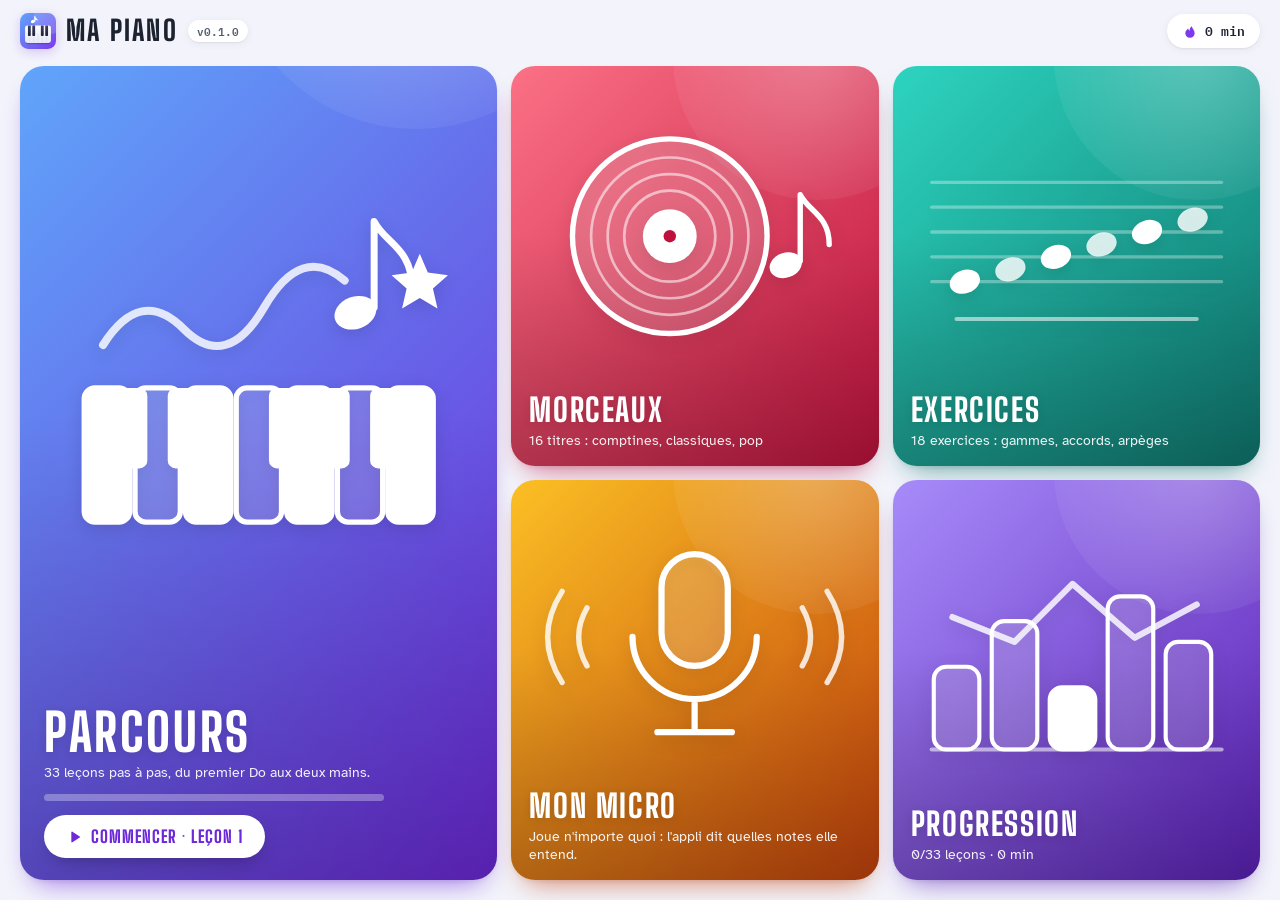
==== index.html @ 659f810b "Ma Piano v0.1.0 : apprendre le piano avec une appli qui écoute Parcours de 33 leçons, 18 exercices, " ====
<!doctype html>
<html lang="fr">
<head>
<meta charset="utf-8">
<meta name="viewport" content="width=device-width, initial-scale=1, viewport-fit=cover">
<title>Ma Piano</title>
<meta name="description" content="Apprendre le piano : l'appli écoute ton piano et te dit si tu joues juste. Parcours progressif, exercices et morceaux connus.">
<meta name="theme-color" content="#f3f4fb">
<link rel="manifest" href="manifest.webmanifest" data-pwa>
<link rel="apple-touch-icon" href="icons/apple-touch-icon.png" data-pwa>
<meta name="apple-mobile-web-app-capable" content="yes">
<meta name="mobile-web-app-capable" content="yes">
<meta name="apple-mobile-web-app-title" content="Piano">
<meta name="apple-mobile-web-app-status-bar-style" content="default">
<link rel="preconnect" href="https://fonts.googleapis.com">
<link rel="preconnect" href="https://fonts.gstatic.com" crossorigin>
<link rel="stylesheet" href="https://fonts.googleapis.com/css2?family=Atkinson+Hyperlegible:ital,wght@0,400;0,700;1,400&family=Big+Shoulders+Display:wght@600;700;800&family=IBM+Plex+Mono:wght@500;600&display=swap">
<link rel="stylesheet" href="css/styles.css">
<link rel="icon" href="data:image/svg+xml,%3Csvg%20xmlns%3D%22http%3A%2F%2Fwww.w3.org%2F2000%2Fsvg%22%20viewBox%3D%220%200%20512%20512%22%3E%3Cdefs%3E%3ClinearGradient%20id%3D%22mp-fond%22%20x1%3D%220%22%20y1%3D%220%22%20x2%3D%221%22%20y2%3D%221%22%3E%3Cstop%20offset%3D%220%22%20stop-color%3D%22%2360a5fa%22%2F%3E%3Cstop%20offset%3D%221%22%20stop-color%3D%22%237c3aed%22%2F%3E%3C%2FlinearGradient%3E%3ClinearGradient%20id%3D%22mp-touche%22%20x1%3D%220%22%20y1%3D%220%22%20x2%3D%220%22%20y2%3D%221%22%3E%3Cstop%20offset%3D%220%22%20stop-color%3D%22%23fff%22%2F%3E%3Cstop%20offset%3D%221%22%20stop-color%3D%22%23e7e9f8%22%2F%3E%3C%2FlinearGradient%3E%3ClinearGradient%20id%3D%22mp-noire%22%20x1%3D%220%22%20y1%3D%220%22%20x2%3D%220%22%20y2%3D%221%22%3E%3Cstop%20offset%3D%220%22%20stop-color%3D%22%233b3f63%22%2F%3E%3Cstop%20offset%3D%221%22%20stop-color%3D%22%231d2036%22%2F%3E%3C%2FlinearGradient%3E%3CclipPath%20id%3D%22mp-forme%22%3E%3Crect%20width%3D%22512%22%20height%3D%22512%22%20rx%3D%22116%22%2F%3E%3C%2FclipPath%3E%3C%2Fdefs%3E%3Crect%20width%3D%22512%22%20height%3D%22512%22%20rx%3D%22116%22%20fill%3D%22url(%23mp-fond)%22%2F%3E%3Ccircle%20cx%3D%22420%22%20cy%3D%2270%22%20r%3D%22230%22%20fill%3D%22%23fff%22%20opacity%3D%22.14%22%20clip-path%3D%22url(%23mp-forme)%22%2F%3E%3Crect%20x%3D%2282%22%20y%3D%22196%22%20width%3D%22348%22%20height%3D%22250%22%20rx%3D%2234%22%20fill%3D%22%232a0f6b%22%20opacity%3D%22.28%22%2F%3E%3Crect%20x%3D%2272%22%20y%3D%22176%22%20width%3D%22368%22%20height%3D%22250%22%20rx%3D%2234%22%20fill%3D%22url(%23mp-touche)%22%2F%3E%3Cg%20stroke%3D%22%23c9cce6%22%20stroke-width%3D%225%22%20stroke-linecap%3D%22round%22%3E%3Cline%20x1%3D%22133%22%20y1%3D%22300%22%20x2%3D%22133%22%20y2%3D%22420%22%2F%3E%3Cline%20x1%3D%22195%22%20y1%3D%22300%22%20x2%3D%22195%22%20y2%3D%22420%22%2F%3E%3Cline%20x1%3D%22256%22%20y1%3D%22300%22%20x2%3D%22256%22%20y2%3D%22420%22%2F%3E%3Cline%20x1%3D%22317%22%20y1%3D%22300%22%20x2%3D%22317%22%20y2%3D%22420%22%2F%3E%3Cline%20x1%3D%22379%22%20y1%3D%22300%22%20x2%3D%22379%22%20y2%3D%22420%22%2F%3E%3C%2Fg%3E%3Cg%20fill%3D%22url(%23mp-noire)%22%3E%3Crect%20x%3D%22113%22%20y%3D%22176%22%20width%3D%2240%22%20height%3D%22150%22%20rx%3D%2210%22%2F%3E%3Crect%20x%3D%22175%22%20y%3D%22176%22%20width%3D%2240%22%20height%3D%22150%22%20rx%3D%2210%22%2F%3E%3Crect%20x%3D%22297%22%20y%3D%22176%22%20width%3D%2240%22%20height%3D%22150%22%20rx%3D%2210%22%2F%3E%3Crect%20x%3D%22359%22%20y%3D%22176%22%20width%3D%2240%22%20height%3D%22150%22%20rx%3D%2210%22%2F%3E%3C%2Fg%3E%3Cg%20fill%3D%22%23fff%22%3E%3Cellipse%20cx%3D%22184%22%20cy%3D%22120%22%20rx%3D%2230%22%20ry%3D%2222%22%20transform%3D%22rotate(-20%20184%20120)%22%2F%3E%3Crect%20x%3D%22206%22%20y%3D%2244%22%20width%3D%2212%22%20height%3D%2282%22%20rx%3D%226%22%2F%3E%3Cpath%20d%3D%22M206%2044c6%2026%2040%2032%2052%2066-18-12-34-14-52-14z%22%2F%3E%3C%2Fg%3E%3Crect%20x%3D%22197%22%20y%3D%22326%22%20width%3D%2256%22%20height%3D%2296%22%20rx%3D%2214%22%20fill%3D%22%23fff%22%20opacity%3D%220%22%2F%3E%3C%2Fsvg%3E">
</head>
<body>

<!-- Pictogrammes (un seul jeu de symboles, réutilisé partout) -->
<svg class="sprite" aria-hidden="true" focusable="false">
  <symbol id="i-retour" viewBox="0 0 24 24"><path d="M15 5l-7 7 7 7" fill="none" stroke="currentColor" stroke-width="2.4" stroke-linecap="round" stroke-linejoin="round"/></symbol>
  <symbol id="i-maison" viewBox="0 0 24 24"><path d="M4 11l8-7 8 7M6.5 9.5V20h11V9.5" fill="none" stroke="currentColor" stroke-width="2.2" stroke-linecap="round" stroke-linejoin="round"/></symbol>
  <symbol id="i-prec" viewBox="0 0 24 24"><path d="M14 6l-6 6 6 6" fill="none" stroke="currentColor" stroke-width="2.4" stroke-linecap="round" stroke-linejoin="round"/></symbol>
  <symbol id="i-suiv" viewBox="0 0 24 24"><path d="M10 6l6 6-6 6" fill="none" stroke="currentColor" stroke-width="2.4" stroke-linecap="round" stroke-linejoin="round"/></symbol>
  <symbol id="i-aide" viewBox="0 0 24 24"><circle cx="12" cy="12" r="9" fill="none" stroke="currentColor" stroke-width="2"/><path d="M9.6 9.4a2.5 2.5 0 1 1 3.4 2.3c-.7.3-1 .9-1 1.6v.4" fill="none" stroke="currentColor" stroke-width="2" stroke-linecap="round"/><circle cx="12" cy="17" r="1.2" fill="currentColor"/></symbol>
  <symbol id="i-reglages" viewBox="0 0 24 24"><path d="M4 7h9M17 7h3M4 17h3M11 17h9" fill="none" stroke="currentColor" stroke-width="2" stroke-linecap="round"/><circle cx="15" cy="7" r="2.2" fill="none" stroke="currentColor" stroke-width="2"/><circle cx="9" cy="17" r="2.2" fill="none" stroke="currentColor" stroke-width="2"/></symbol>
  <symbol id="i-metronome" viewBox="0 0 24 24"><path d="M8.5 3.5h7L19 21H5z" fill="none" stroke="currentColor" stroke-width="2" stroke-linejoin="round"/><path d="M12 16l5-8.5M7 16h10" fill="none" stroke="currentColor" stroke-width="2" stroke-linecap="round"/></symbol>
  <symbol id="i-reinit" viewBox="0 0 24 24"><path d="M5 12a7 7 0 1 0 2.1-5" fill="none" stroke="currentColor" stroke-width="2.2" stroke-linecap="round"/><path d="M4.5 3.5V8H9" fill="none" stroke="currentColor" stroke-width="2.2" stroke-linecap="round" stroke-linejoin="round"/></symbol>
  <symbol id="i-play" viewBox="0 0 24 24"><path d="M8 4.8v14.4c0 .8.9 1.3 1.6.8l11-7.2c.6-.4.6-1.2 0-1.6l-11-7.2c-.7-.5-1.6 0-1.6.8z" fill="currentColor"/></symbol>
  <symbol id="i-stop" viewBox="0 0 24 24"><rect x="6" y="6" width="12" height="12" rx="2" fill="currentColor"/></symbol>
  <symbol id="i-installer" viewBox="0 0 24 24"><path d="M12 3v12M7 10l5 5 5-5M5 20h14" fill="none" stroke="currentColor" stroke-width="2" stroke-linecap="round" stroke-linejoin="round"/></symbol>
  <symbol id="i-fermer" viewBox="0 0 24 24"><path d="M6 6l12 12M18 6L6 18" fill="none" stroke="currentColor" stroke-width="2.4" stroke-linecap="round"/></symbol>
  <symbol id="i-flamme" viewBox="0 0 24 24"><path d="M12 22c4 0 7-2.8 7-6.8 0-4.3-3.6-6.3-4.3-10.2-2.4 1.6-3.5 4-3.2 6.6-1.2-.6-2-1.8-2.2-3.2C7.2 10 5 12.3 5 15.2 5 19.2 8 22 12 22z" fill="currentColor"/></symbol>
  <symbol id="i-drapeau" viewBox="0 0 24 24"><path d="M6 21V4h11.5l-2.8 4.2 2.8 4.3H6" fill="none" stroke="currentColor" stroke-width="2.4" stroke-linecap="round" stroke-linejoin="round"/></symbol>
  <symbol id="i-coche" viewBox="0 0 24 24"><path d="M5 12.5l4.5 4.5L19 7.5" fill="none" stroke="currentColor" stroke-width="2.8" stroke-linecap="round" stroke-linejoin="round"/></symbol>
  <symbol id="i-micro" viewBox="0 0 24 24"><rect x="9" y="3" width="6" height="11" rx="3" fill="none" stroke="currentColor" stroke-width="2"/><path d="M5.5 11.5a6.5 6.5 0 0 0 13 0M12 18v3M8.5 21h7" fill="none" stroke="currentColor" stroke-width="2" stroke-linecap="round"/></symbol>
  <symbol id="i-ecouter" viewBox="0 0 24 24"><path d="M4 9.5h3.5L12 6v12l-4.5-3.5H4z" fill="none" stroke="currentColor" stroke-width="2" stroke-linejoin="round"/><path d="M15.5 9a4 4 0 0 1 0 6M18 6.5a7.5 7.5 0 0 1 0 11" fill="none" stroke="currentColor" stroke-width="2" stroke-linecap="round"/></symbol>
  <symbol id="i-pas" viewBox="0 0 24 24"><path d="M5 17V8l5 4-5 5zM14 7v10M19 7v10" fill="none" stroke="currentColor" stroke-width="2" stroke-linecap="round" stroke-linejoin="round"/></symbol>
  <symbol id="i-piano" viewBox="0 0 24 24"><rect x="3" y="5" width="18" height="14" rx="2.2" fill="none" stroke="currentColor" stroke-width="2"/><path d="M9 5v14M15 5v14" stroke="currentColor" stroke-width="1.6"/><rect x="7.2" y="5" width="3.2" height="8" rx=".8" fill="currentColor"/><rect x="13.6" y="5" width="3.2" height="8" rx=".8" fill="currentColor"/></symbol>
</svg>

<!-- Toute l'appli : si le téléphone est tenu droit, ce conteneur pivote d'un quart de tour -->
<div id="appli">

<!-- ================= Accueil ================= -->
<section class="ecran" id="ecran-accueil" aria-labelledby="titre-accueil">
  <header class="entete">
    <div class="marque">
      <span class="logo" aria-hidden="true">
        <!-- logo --><svg xmlns="http://www.w3.org/2000/svg" viewBox="0 0 512 512"><defs><linearGradient id="mp-fond" x1="0" y1="0" x2="1" y2="1"><stop offset="0" stop-color="#60a5fa"/><stop offset="1" stop-color="#7c3aed"/></linearGradient><linearGradient id="mp-touche" x1="0" y1="0" x2="0" y2="1"><stop offset="0" stop-color="#fff"/><stop offset="1" stop-color="#e7e9f8"/></linearGradient><linearGradient id="mp-noire" x1="0" y1="0" x2="0" y2="1"><stop offset="0" stop-color="#3b3f63"/><stop offset="1" stop-color="#1d2036"/></linearGradient><clipPath id="mp-forme"><rect width="512" height="512" rx="116"/></clipPath></defs><rect width="512" height="512" rx="116" fill="url(#mp-fond)"/><circle cx="420" cy="70" r="230" fill="#fff" opacity=".14" clip-path="url(#mp-forme)"/><rect x="82" y="196" width="348" height="250" rx="34" fill="#2a0f6b" opacity=".28"/><rect x="72" y="176" width="368" height="250" rx="34" fill="url(#mp-touche)"/><g stroke="#c9cce6" stroke-width="5" stroke-linecap="round"><line x1="133" y1="300" x2="133" y2="420"/><line x1="195" y1="300" x2="195" y2="420"/><line x1="256" y1="300" x2="256" y2="420"/><line x1="317" y1="300" x2="317" y2="420"/><line x1="379" y1="300" x2="379" y2="420"/></g><g fill="url(#mp-noire)"><rect x="113" y="176" width="40" height="150" rx="10"/><rect x="175" y="176" width="40" height="150" rx="10"/><rect x="297" y="176" width="40" height="150" rx="10"/><rect x="359" y="176" width="40" height="150" rx="10"/></g><g fill="#fff"><ellipse cx="184" cy="120" rx="30" ry="22" transform="rotate(-20 184 120)"/><rect x="206" y="44" width="12" height="82" rx="6"/><path d="M206 44c6 26 40 32 52 66-18-12-34-14-52-14z"/></g><rect x="197" y="326" width="56" height="96" rx="14" fill="#fff" opacity="0"/></svg><!-- /logo -->
      </span>
      <h1 id="titre-accueil" class="mot">Ma Piano</h1>
      <span class="version" id="version"></span>
    </div>
    <div class="entete-droite">
      <a class="pastille-stat a-travailler" href="#/progression" id="pastille-travail" hidden>
        <svg class="ico" aria-hidden="true"><use href="#i-drapeau"/></svg><span><b id="travail-n">0</b><span class="pt-lbl"> à travailler</span></span>
      </a>
      <a class="pastille-stat reprendre" href="#/" id="reprendre" hidden>
        <svg class="ico" aria-hidden="true"><use href="#i-play"/></svg><span id="reprendre-texte"></span>
      </a>
      <a class="pastille-stat" href="#/progression" id="stat-jour" title="Ma progression">
        <svg class="ico" aria-hidden="true"><use href="#i-flamme"/></svg><span id="streak-text">0 min</span>
      </a>
      <button class="btn-plat" id="btn-installer" type="button" hidden>
        <svg class="ico" aria-hidden="true"><use href="#i-installer"/></svg>Installer
      </button>
    </div>
  </header>

  <div class="accueil-grille">
    <div class="carte-cat grande c-parcours">
      <div class="cat-illus" id="illus-parcours"></div>
      <div class="cat-texte">
        <h2><a href="#/parcours" class="carte-lien">Parcours</a></h2>
        <p id="parcours-resume">Apprends pas à pas, du premier Do au niveau avancé.</p>
        <div class="jauge fine" aria-hidden="true"><i id="parcours-jauge"></i></div>
      </div>
      <a class="cta" id="cta-continuer" href="#/parcours">
        <svg class="ico" aria-hidden="true"><use href="#i-play"/></svg><span id="cta-texte">Commencer</span>
      </a>
    </div>
    <a class="carte-cat c-morceaux" href="#/morceaux">
      <div class="cat-illus" id="illus-morceaux"></div>
      <div class="cat-texte"><h2>Morceaux</h2><p id="compte-morceaux"></p></div>
    </a>
    <a class="carte-cat c-exercices" href="#/exercices">
      <div class="cat-illus" id="illus-exercices"></div>
      <div class="cat-texte"><h2>Exercices</h2><p id="compte-exercices"></p></div>
    </a>
    <a class="carte-cat c-libre" href="#/libre">
      <div class="cat-illus" id="illus-libre"></div>
      <div class="cat-texte"><h2>Mon micro</h2><p>Joue n'importe quoi : l'appli dit quelles notes elle entend.</p></div>
    </a>
    <a class="carte-cat c-progression" href="#/progression">
      <div class="cat-illus" id="illus-progression"></div>
      <div class="cat-texte"><h2>Progression</h2><p id="compte-progression"></p></div>
    </a>
  </div>
</section>

<!-- ================= Listes (catégories, niveaux, familles) ================= -->
<section class="ecran" id="ecran-liste" hidden aria-labelledby="liste-titre">
  <header class="entete">
    <a class="rond" id="liste-retour" href="#/" aria-label="Retour">
      <svg class="ico" aria-hidden="true"><use href="#i-retour"/></svg>
    </a>
    <div class="entete-titres">
      <p class="surtitre" id="liste-sur"></p>
      <h1 id="liste-titre"></h1>
    </div>
    <div class="entete-droite">
      <div class="sauts" id="liste-sauts" role="group" aria-label="Aller au niveau"></div>
      <a class="rond" href="#/" aria-label="Accueil"><svg class="ico" aria-hidden="true"><use href="#i-maison"/></svg></a>
    </div>
  </header>
  <div class="liste-corps" id="liste-corps"></div>
</section>

<!-- ================= Mon micro : ce que l'appli entend ================= -->
<section class="ecran ecran-libre" id="ecran-libre" hidden aria-labelledby="libre-titre">
  <header class="entete">
    <a class="rond" href="#/" aria-label="Retour"><svg class="ico" aria-hidden="true"><use href="#i-retour"/></svg></a>
    <div class="entete-titres">
      <p class="surtitre">Test de l'écoute</p>
      <h1 id="libre-titre">Mon micro</h1>
    </div>
    <div class="entete-droite">
      <a class="rond" href="#/" aria-label="Accueil"><svg class="ico" aria-hidden="true"><use href="#i-maison"/></svg></a>
    </div>
  </header>
  <div class="libre-corps">
    <div class="libre-gauche">
      <button class="btn-plat accent gros" id="libre-micro" type="button">
        <svg class="ico" aria-hidden="true"><use href="#i-micro"/></svg><span>Activer le micro</span>
      </button>
      <div class="libre-note" id="libre-note" aria-live="polite">—</div>
      <div class="libre-sous" id="libre-sous">Pose le téléphone près du piano, puis joue une note.</div>
      <div class="niveau-micro" aria-hidden="true"><i id="libre-niveau"></i></div>
      <label class="libre-sens">Sensibilité
        <input type="range" id="libre-sens" min="0.6" max="1.8" step="0.05" value="1" aria-label="Sensibilité du micro">
        <span id="libre-sens-val">normale</span>
      </label>
    </div>
    <div class="libre-droite">
      <div id="libre-clavier"></div>
      <p class="muted small">Les touches s'allument quand l'appli entend la note. Astuce : pose le téléphone sur le pupitre, l'écran vers toi.</p>
    </div>
  </div>
</section>

<!-- ================= Lecteur ================= -->
<section class="ecran ecran-jouer" id="ecran-jouer" hidden aria-labelledby="j-titre">
  <header class="barre-jeu">
    <a class="rond" id="j-retour" href="#/" aria-label="Retour à la liste">
      <svg class="ico" aria-hidden="true"><use href="#i-retour"/></svg>
    </a>
    <div class="j-nav">
      <a class="rond petit" id="j-prec" href="#/" aria-label="Précédent"><svg class="ico" aria-hidden="true"><use href="#i-prec"/></svg></a>
      <div class="j-titres">
        <p class="surtitre" id="j-sur"></p>
        <h1 id="j-titre"></h1>
      </div>
      <a class="rond petit" id="j-suiv" href="#/" aria-label="Suivant"><svg class="ico" aria-hidden="true"><use href="#i-suiv"/></svg></a>
    </div>
    <div class="j-droite">
      <div class="statut-seg" role="group" aria-label="Où j'en suis">
        <button class="statut-btn travail" id="st-travail" type="button" aria-pressed="false" title="À travailler">
          <svg class="ico" aria-hidden="true"><use href="#i-drapeau"/></svg><span>À travailler</span>
        </button>
        <button class="statut-btn acquis" id="st-acquis" type="button" aria-pressed="false" title="Acquis">
          <svg class="ico" aria-hidden="true"><use href="#i-coche"/></svg><span>Acquis</span>
        </button>
      </div>
      <button class="rond" id="j-aide" type="button" aria-label="Explications" aria-haspopup="dialog">
        <svg class="ico" aria-hidden="true"><use href="#i-aide"/></svg>
      </button>
      <button class="rond" id="j-reglages" type="button" aria-label="Réglages" aria-haspopup="dialog">
        <svg class="ico" aria-hidden="true"><use href="#i-reglages"/></svg>
      </button>
    </div>
  </header>

  <div class="sections-bar" id="sections-bar" hidden></div>

  <main class="zone-jeu">
    <div class="papier" id="papier">
      <div class="score-zone" id="score-zone"></div>
      <div class="retour-jeu" id="retour-jeu" hidden aria-live="polite"></div>
      <div class="count-overlay" id="count-overlay" hidden aria-live="assertive"><span></span></div>
      <div class="bilan" id="bilan" hidden>
        <div class="bilan-boite">
          <div class="bilan-etoiles" id="bilan-etoiles" aria-hidden="true"></div>
          <h2 id="bilan-titre">Bravo !</h2>
          <p id="bilan-texte"></p>
          <div class="rang-boutons">
            <button class="btn-plat" id="bilan-encore" type="button">Recommencer</button>
            <a class="btn-plat accent" id="bilan-suite" href="#/">Suivant</a>
          </div>
        </div>
      </div>
    </div>
    <div class="zone-clavier" id="zone-clavier"></div>
  </main>

  <footer class="barre-transport">
    <div class="seg modes" id="modes" role="group" aria-label="Façon de jouer">
      <button class="seg-btn actif" data-mode="attente" type="button" aria-pressed="true" title="L'appli attend que tu joues chaque note">
        <svg class="ico" aria-hidden="true"><use href="#i-pas"/></svg><span>Pas à pas</span>
      </button>
      <button class="seg-btn" data-mode="tempo" type="button" aria-pressed="false" title="Avec le métronome : chaque note au bon moment">
        <svg class="ico" aria-hidden="true"><use href="#i-metronome"/></svg><span>À tempo</span>
      </button>
      <button class="seg-btn" data-mode="demo" type="button" aria-pressed="false" title="Écouter le morceau">
        <svg class="ico" aria-hidden="true"><use href="#i-ecouter"/></svg><span>Écouter</span>
      </button>
    </div>
    <button class="bascule micro" id="btn-micro" type="button" aria-pressed="false" aria-label="Micro" title="Écoute de ton piano">
      <svg class="ico" aria-hidden="true"><use href="#i-micro"/></svg><span id="micro-etat">Micro</span>
    </button>
    <div class="t-tempo" id="t-tempo" role="group" aria-label="Tempo">
      <button class="rond petit" id="tempo-moins" type="button" aria-label="Ralentir">−</button>
      <div class="bpm-aff"><output id="bpm-val" for="bpm">80</output><span>BPM</span></div>
      <button class="rond petit" id="tempo-plus" type="button" aria-label="Accélérer">+</button>
      <input type="range" id="bpm" min="30" max="200" value="80" aria-label="Tempo en battements par minute">
      <button class="rond petit" id="tempo-reset" type="button" aria-label="Revenir au tempo conseillé" title="Tempo conseillé">
        <svg class="ico" aria-hidden="true"><use href="#i-reinit"/></svg>
      </button>
    </div>
    <button class="lecture" id="btn-play" type="button" aria-label="Commencer">
      <svg class="ico" aria-hidden="true"><use id="play-ico" href="#i-play"/></svg>
    </button>
  </footer>
</section>

<div class="toast" id="toast" role="status" aria-live="polite" hidden></div>
<div class="voile" id="voile" hidden></div>

<!-- ================= Volet : explications ================= -->
<aside class="volet" id="volet-aide" hidden role="dialog" aria-modal="true" aria-labelledby="aide-titre">
  <header class="volet-tete">
    <h2 id="aide-titre">Explications</h2>
    <button class="rond petit" type="button" data-fermer aria-label="Fermer"><svg class="ico" aria-hidden="true"><use href="#i-fermer"/></svg></button>
  </header>
  <div class="volet-corps">
    <div id="aide-corps" class="texte"></div>
    <h3>Comment ça marche</h3>
    <div class="texte">
      <ul>
        <li><b>Pas à pas</b> : joue la ou les notes en couleur. L'appli t'écoute et passe à la suite quand c'est juste.</li>
        <li><b>À tempo</b> : le métronome bat, la partition avance, chaque note doit tomber au bon moment. Un score à la fin.</li>
        <li><b>Écouter</b> : l'appli joue le morceau pour que tu l'entendes d'abord.</li>
        <li>Les couleurs : <span class="pastille-main d">main droite</span> <span class="pastille-main g">main gauche</span>. Le chiffre sur la note ou la touche est le doigt (1 = pouce).</li>
        <li>Pas de micro ? Joue sur les touches de l'écran.</li>
      </ul>
    </div>
  </div>
</aside>

<!-- ================= Volet : réglages ================= -->
<aside class="volet" id="volet-reglages" hidden role="dialog" aria-modal="true" aria-labelledby="reglages-titre">
  <header class="volet-tete">
    <h2 id="reglages-titre">Réglages</h2>
    <button class="rond petit" type="button" data-fermer aria-label="Fermer"><svg class="ico" aria-hidden="true"><use href="#i-fermer"/></svg></button>
  </header>
  <div class="volet-corps">
    <h3>Écoute du piano</h3>
    <label class="ligne-reglage"><span>Sensibilité du micro</span>
      <select id="opt-sens" class="choix">
        <option value="0.7">Faible (pièce bruyante)</option>
        <option value="1" selected>Normale</option>
        <option value="1.4">Élevée (piano doux, micro loin)</option>
      </select>
    </label>
    <div class="ligne-reglage"><span>Tu joues dans un endroit calme ? Teste l'écoute :</span>
      <a class="btn-plat" href="#/libre">Mon micro</a></div>

    <h3>Jouer</h3>
    <label class="inter"><span>Recommencer quand c'est fini</span><input type="checkbox" id="opt-loop" role="switch"><i></i></label>
    <label class="inter"><span>Métronome en mode « À tempo »</span><input type="checkbox" id="opt-click" role="switch" checked><i></i></label>
    <label class="ligne-reglage"><span>Précision du rythme</span>
      <select id="opt-tol" class="choix">
        <option value="0.75">Stricte</option>
        <option value="1" selected>Normale</option>
        <option value="1.5">Souple</option>
      </select>
    </label>
    <label class="inter"><span>Noms des notes sur le clavier</span><input type="checkbox" id="opt-noms" role="switch" checked><i></i></label>

    <h3>Tempo</h3>
    <div class="rang-boutons">
      <button class="btn-plat" id="btn-half" type="button">÷2</button>
      <button class="btn-plat" id="btn-double" type="button">×2</button>
    </div>

    <h3>Son</h3>
    <label class="ligne-reglage"><span>Volume du piano</span>
      <input type="range" id="opt-vol" min="0.2" max="1" step="0.05" value="0.8" aria-label="Volume du piano de l'appli"></label>

    <p class="muted small credit">Sons : piano de synthèse créé dans l'appli, rien à télécharger. Symboles de partition : police <i>Noto Music</i> (SIL Open Font License).</p>
    <p class="muted small" id="version-detail"></p>
  </div>
</aside>

<!-- Installation : proposée au premier démarrage -->
<div class="modal" id="install-modal" hidden role="dialog" aria-modal="true" aria-labelledby="install-titre">
  <div class="modal-box install-box">
    <img class="install-icone" src="icons/icone-192.png" width="84" height="84" alt="">
    <div class="install-texte">
      <h2 id="install-titre">Installe Ma Piano</h2>
      <p>Une icône sur ton écran d'accueil, l'appli en plein écran et à l'horizontale, et elle marche même sans connexion.</p>
      <ol class="etapes" id="install-ios" hidden>
        <li>Touche le bouton <b>Partager</b> de Safari (le carré avec une flèche vers le haut).</li>
        <li>Choisis <b>Sur l'écran d'accueil</b>, puis <b>Ajouter</b>.</li>
      </ol>
      <p class="muted small" id="install-autre" hidden>Ouvre le menu du navigateur (⋮) et choisis <b>Installer l'application</b> ou <b>Ajouter à l'écran d'accueil</b>.</p>
      <div class="rang-boutons">
        <button class="btn-plat accent" id="install-oui" type="button" hidden>Installer</button>
        <button class="btn-plat" id="install-non" type="button">Plus tard</button>
      </div>
    </div>
  </div>
</div>

</div><!-- /appli -->

<script type="module" src="js/app.js"></script>
</body>
</html>
---- css/styles.css ----
/* =====================================================================
   Ma Piano — interface en écrans, pensée pour l'horizontale.
   Thème clair et coloré : fond gris très pâle, cartes en dégradés vifs (une
   couleur par catégorie, par niveau, par famille), cartes blanches ombrées
   pour les exercices. La partition est une feuille blanche, lue de loin.
   Titres : Big Shoulders — Texte : Atkinson Hyperlegible — Chiffres : IBM Plex Mono.
   ===================================================================== */
:root{
  --fond:#f3f4fb;
  --surface:#ffffff;
  --surface-2:#eef0f5;
  --surface-3:#dde1ea;
  --bord:#e6e9ef;
  --texte:#1d2230;
  --texte-2:#535c6e;     /* 6,6:1 sur le fond */
  --texte-3:#667085;     /* 4,8:1 sur le fond */
  --ton-1:#60a5fa;       /* dégradé d'action : orange → rose */
  --ton-2:#7c3aed;
  --ton-texte:#6d28d9;   /* la couleur d'action, lisible en petit sur fond clair */
  --laiton:#f59e0b;
  --corail:#e5484d;      /* lecture en cours */
  --vert:#10b981;
  --papier:#fffdf9;
  --encre:#1d2230;
  --encre-2:#5d6474;
  --ombre-s:0 1px 2px rgba(22,28,45,.07), 0 2px 8px rgba(22,28,45,.06);
  --ombre:0 2px 4px rgba(22,28,45,.05), 0 14px 30px -14px rgba(22,28,45,.28);
  /* couleurs des illustrations (redéfinies selon la carte) */
  --ill-1:var(--ton-2); --ill-2:var(--ton-1); --ill-3:#7c3aed;
  --ill-fond:#eef2ff; --ill-trait:#e3e6ee; --ill-txt:#fff;

  --f-titre:'Big Shoulders Display', Oswald, Impact, 'Arial Narrow', sans-serif;
  --f-texte:'Atkinson Hyperlegible', system-ui, -apple-system, 'Segoe UI', Roboto, sans-serif;
  --f-chiffres:'IBM Plex Mono', ui-monospace, Menlo, Consolas, monospace;

  --r-carte:24px;
  --r:14px;
  --gout:20px;           /* marge latérale */
  --haut-entete:62px;
  --haut-transport:74px;
  --sur-g:env(safe-area-inset-left, 0px);
  --sur-d:env(safe-area-inset-right, 0px);
  --sur-h:env(safe-area-inset-top, 0px);
  --sur-b:env(safe-area-inset-bottom, 0px);
}
*{box-sizing:border-box}
html,body{margin:0;padding:0;height:100%}
body{
  background:var(--fond);color:var(--texte);
  font:15px/1.55 var(--f-texte);
  -webkit-font-smoothing:antialiased;
  overflow:hidden;                    /* chaque écran gère son propre défilement */
  -webkit-tap-highlight-color:transparent;
}
h1,h2,h3,h4{margin:0;line-height:1.05;font-family:var(--f-titre);font-weight:800;letter-spacing:.02em;text-wrap:balance}
p{margin:.5em 0}
a{color:inherit;text-decoration:none}
b,strong{font-weight:700}
.muted{color:var(--texte-2)}
.small{font-size:13px}
.hidden,[hidden]{display:none !important}
.sprite{position:absolute;width:0;height:0;overflow:hidden}
.ico{width:20px;height:20px;flex:0 0 20px;fill:currentColor}
:focus-visible{outline:3px solid #6366f1;outline-offset:3px;border-radius:10px}

/* ====== écrans ======
 * #appli est le conteneur de référence : toutes les adaptations à la taille (@container appli)
 * se règlent sur sa taille réelle, qu'il soit à plat ou pivoté (téléphone tenu droit). */
#appli{position:fixed;inset:0;container:appli / size}
.ecran{
  position:fixed;inset:0;display:flex;flex-direction:column;
  padding:var(--sur-h) var(--sur-d) var(--sur-b) var(--sur-g);
  animation:entree .22s ease-out;
}
@keyframes entree{from{opacity:0;transform:translateY(6px)}to{opacity:1;transform:none}}

/* ====== en-têtes ====== */
.entete{flex:0 0 var(--haut-entete);display:flex;align-items:center;gap:14px;padding:0 var(--gout)}
.entete-titres{flex:1 0 auto;min-width:0;max-width:58%}
.entete-titres h1{font-size:30px;text-transform:uppercase;white-space:nowrap;overflow:hidden;text-overflow:ellipsis}
.entete-droite{margin-left:auto;display:flex;align-items:center;gap:10px}
.surtitre{
  margin:0 0 2px;font:700 12px/1.2 var(--f-titre);letter-spacing:.16em;text-transform:uppercase;color:var(--ton-texte);
  white-space:nowrap;overflow:hidden;text-overflow:ellipsis;
}
.surtitre:empty{display:none}
.marque{display:flex;align-items:center;gap:10px}
.logo svg{width:36px;height:36px;display:block;filter:drop-shadow(0 3px 6px rgba(124,58,237,.25))}
.mot{font-size:28px;text-transform:uppercase;letter-spacing:.08em}
.version{padding:3px 9px;border-radius:99px;font:600 11px/1.4 var(--f-chiffres);color:var(--texte-2);background:var(--surface);box-shadow:var(--ombre-s)}
.pastille-stat{
  display:inline-flex;align-items:center;gap:7px;padding:9px 15px;border-radius:99px;
  background:var(--surface);color:var(--texte);font:600 13px/1 var(--f-chiffres);box-shadow:var(--ombre-s);
}
.pastille-stat .ico{width:16px;height:16px;flex-basis:16px;color:var(--ton-2)}
.pastille-stat:hover{box-shadow:var(--ombre)}
.pastille-stat.reprendre{color:var(--ton-texte);max-width:320px}
.pastille-stat.reprendre span{white-space:nowrap;overflow:hidden;text-overflow:ellipsis}

/* ====== boutons ====== */
.rond{
  width:44px;height:44px;flex:0 0 44px;border-radius:50%;border:none;cursor:pointer;
  display:grid;place-items:center;background:var(--surface);color:var(--texte);box-shadow:var(--ombre-s);
  font:600 22px/1 var(--f-chiffres);transition:background .15s,box-shadow .15s,opacity .15s;
}
.rond:hover{box-shadow:var(--ombre)}
.rond.petit{width:38px;height:38px;flex-basis:38px;font-size:20px}
.rond[aria-disabled="true"]{opacity:.3;pointer-events:none;box-shadow:none}
.btn-plat{
  display:inline-flex;align-items:center;gap:8px;cursor:pointer;border:none;
  padding:10px 16px;border-radius:12px;background:var(--surface-2);color:var(--texte);
  font:600 14px/1 var(--f-texte);transition:background .15s,box-shadow .15s;
}
.btn-plat:hover{background:var(--surface-3)}
.btn-plat.accent,#btn-installer{background:linear-gradient(135deg,var(--ton-1),var(--ton-2));color:#fff;box-shadow:0 8px 18px -8px rgba(124,58,237,.6)}
.btn-plat.accent:hover,#btn-installer:hover{filter:brightness(1.05)}
.btn-plat .ico{width:17px;height:17px;flex-basis:17px}
#btn-half,#btn-double,#btn-tap{font-family:var(--f-chiffres);min-width:64px;justify-content:center}

/* ====== cartes en dégradé (accueil, niveaux, familles) ====== */
.carte-cat,.tuile,.groupe-tete{
  --c1:var(--ton-1);--c2:var(--ton-2);
  position:relative;overflow:hidden;isolation:isolate;color:#fff;
  background:linear-gradient(135deg,var(--c1) 0%,var(--c2) 100%);
  box-shadow:0 14px 28px -14px color-mix(in srgb, var(--c2) 75%, transparent), 0 2px 4px rgba(22,28,45,.06);
  --ill-1:#fff; --ill-2:rgba(255,255,255,.82); --ill-3:rgba(255,255,255,.55);
  --ill-fond:rgba(255,255,255,.16); --ill-trait:rgba(255,255,255,.32); --ill-txt:var(--c2);
  transition:transform .18s ease, box-shadow .18s ease;
}
/* formes décoratives : un grand disque clair en haut, un voile sombre sous le texte */
.carte-cat::before,.tuile::before,.groupe-tete::before{
  content:"";position:absolute;z-index:-1;width:78%;aspect-ratio:1;right:-22%;top:-38%;
  border-radius:50%;background:radial-gradient(circle,rgba(255,255,255,.26),rgba(255,255,255,.06) 70%);
}
.carte-cat::after,.tuile::after,.groupe-tete::after{
  content:"";position:absolute;inset:0;z-index:-1;
  background:linear-gradient(to top,rgba(0,0,0,.2),transparent 58%);
}
a.carte-cat:hover,.carte-cat:has(.carte-lien:hover),.tuile:hover{
  transform:translateY(-3px);
  box-shadow:0 20px 34px -14px color-mix(in srgb, var(--c2) 80%, transparent), 0 2px 4px rgba(22,28,45,.06);
}
a.carte-cat:active,.tuile:active,.item-carte:active{transform:scale(.98)}

/* ====== accueil ====== */
.accueil-grille{
  flex:1;min-height:0;display:grid;gap:14px;
  grid-template-columns:1.3fr 1fr 1fr;grid-template-rows:1fr 1fr;
  padding:4px var(--gout) var(--gout);
}
.carte-cat{border-radius:var(--r-carte);display:flex;flex-direction:column;justify-content:flex-end;padding:16px 18px;min-height:0}
.carte-cat h2{font-size:32px;text-transform:uppercase;letter-spacing:.05em;text-shadow:0 2px 10px rgba(0,0,0,.12)}
.carte-cat p{margin:4px 0 0;color:rgba(255,255,255,.92);font-size:13.5px;line-height:1.35}
.cat-illus{flex:1 1 0;min-height:0;margin:0 0 8px;pointer-events:none;filter:drop-shadow(0 4px 8px rgba(0,0,0,.12))}
.cat-illus svg{width:100%;height:100%;display:block}
.cat-texte{flex:none}
.c-parcours{--c1:#60a5fa;--c2:#6d28d9}
.c-morceaux{--c1:#fb7185;--c2:#be123c}
.c-exercices{--c1:#2dd4bf;--c2:#0f766e}
.c-libre{--c1:#fbbf24;--c2:#c2410c}
.c-progression{--c1:#a78bfa;--c2:#5b21b6}
.carte-cat.grande{grid-row:1 / 3;padding:22px 24px}
.carte-cat.grande{container:carte / inline-size}
@container carte (max-width:340px){ .cta-verbe{display:none} }
.carte-cat.grande .cat-illus{margin-bottom:12px}
.carte-cat.grande h2{font-size:52px}
.carte-cat.grande .cat-texte{max-width:34ch}
.carte-lien::after{content:"";position:absolute;inset:0;z-index:1}   /* toute la carte est cliquable */
.cta{
  position:relative;z-index:2;flex:none;align-self:flex-start;margin-top:14px;
  display:inline-flex;align-items:center;gap:9px;max-width:calc(100% - 48px);
  padding:13px 22px;border-radius:99px;background:#fff;color:var(--c2);
  font:800 17px/1 var(--f-titre);letter-spacing:.06em;text-transform:uppercase;
  white-space:nowrap;overflow:hidden;text-overflow:ellipsis;
  box-shadow:0 8px 20px -8px rgba(0,0,0,.35);transition:transform .15s;
}
.cta:hover{transform:translateY(-2px)}
.cta .ico{width:16px;height:16px;flex-basis:16px}
.jauge{height:8px;border-radius:99px;background:var(--surface-3);overflow:hidden;margin-top:12px}
.jauge i{display:block;height:100%;border-radius:99px;background:linear-gradient(90deg,var(--ton-1),var(--ton-2))}
.jauge.fine{height:7px}
.carte-cat .jauge,.tuile .jauge{background:rgba(255,255,255,.3)}
.carte-cat .jauge i,.tuile .jauge i{background:#fff}

/* ====== listes : une bande qui défile de gauche à droite ====== */
.liste-corps{
  flex:1;min-height:0;overflow-x:auto;overflow-y:hidden;
  padding:6px var(--gout) calc(var(--gout) - 4px);
  scroll-snap-type:x proximity;scroll-padding-left:var(--gout);
  overscroll-behavior-x:contain;scrollbar-width:thin;scrollbar-color:var(--surface-3) transparent;
}
.liste-corps::-webkit-scrollbar{height:6px}
.liste-corps::-webkit-scrollbar-thumb{background:var(--surface-3);border-radius:6px}
.bande{display:flex;gap:14px;height:100%;width:max-content;padding-bottom:8px}
.rangee{
  --rangs:2;height:100%;display:grid;gap:14px;
  grid-auto-flow:column;grid-template-rows:repeat(var(--rangs),minmax(0,1fr));grid-auto-columns:244px;
}
.rangee.tuiles{--rangs:1;grid-auto-columns:250px}
.rangee > *,.groupe-tete,.bloc{scroll-snap-align:start}
.groupe{display:flex;gap:14px;height:100%}
.groupe-tete{
  flex:0 0 auto;min-width:124px;display:flex;flex-direction:column;justify-content:flex-end;gap:4px;
  border-radius:var(--r-carte);padding:16px;
}
.groupe-tete .g-num{font:800 64px/1 var(--f-titre);margin-bottom:auto;text-shadow:0 3px 12px rgba(0,0,0,.15)}
.groupe-tete b{font:800 21px/1.05 var(--f-titre);text-transform:uppercase;letter-spacing:.04em}
.groupe-tete span:last-child{font:600 12px var(--f-chiffres);color:rgba(255,255,255,.9)}
.sauts{display:flex;gap:6px;overflow-x:auto;scrollbar-width:none;min-width:0;padding:4px 2px}
.sauts::-webkit-scrollbar{display:none}
.entete-droite{min-width:0;flex:0 1 auto}
.sauts{flex:0 1 auto}
.groupe-tete.genre{min-width:150px}
.groupe-tete .g-illus{margin-bottom:auto;height:62px;--ill-1:#fff;--ill-2:rgba(255,255,255,.7);--ill-3:rgba(255,255,255,.85);--ill-trait:rgba(0,0,0,.18);--ill-txt:var(--c2)}
.groupe-tete .g-illus svg{height:100%;width:auto;display:block}
.groupe-tete.genre b{font-size:22px}
.chip.saut{padding:8px 12px;font-family:var(--f-chiffres);font-weight:600;letter-spacing:0}
.chip.saut::before{content:"";display:inline-block;width:8px;height:8px;border-radius:50%;background:var(--c);margin-right:6px;vertical-align:0}
@container appli (min-height:600px){ .rangee.tuiles{--rangs:2} }
@container appli (max-height:340px){ .rangee{--rangs:1} }
@container appli (min-height:620px){ .rangee{--rangs:3} }
@container appli (min-height:900px){ .rangee{--rangs:4} }

/* tuile : niveau, famille de rythmes, de rudiments */
.tuile{
  display:flex;flex-direction:column;gap:6px;border-radius:var(--r-carte);
  padding:14px 18px 18px;min-height:0;
}
.tuile .t-illus{flex:1 1 auto;min-height:56px;max-height:150px;margin:18px -4px 4px;filter:drop-shadow(0 4px 8px rgba(0,0,0,.12))}
.tuile .t-illus svg{height:100%;width:100%;display:block}
.tuile h2{font-size:27px;text-transform:uppercase;letter-spacing:.04em;text-shadow:0 2px 10px rgba(0,0,0,.12)}
.tuile p{margin:0;color:rgba(255,255,255,.92);font-size:13px;line-height:1.35}
.tuile .jauge{margin-top:auto}
.tuile .t-coin{
  position:absolute;top:12px;left:14px;padding:5px 10px;border-radius:99px;
  font:600 11.5px/1 var(--f-chiffres);color:#fff;background:rgba(255,255,255,.22);backdrop-filter:blur(4px);
}

/* carte d'un élément jouable : blanche, avec la couleur de son niveau ou de sa famille.
 * Sa mise en page dépend de sa hauteur réelle (requête de conteneur) :
 * basse → visuel à gauche, texte à droite ; haute → visuel au-dessus. Rien n'est jamais coupé. */
.item-carte{
  --c1:var(--ton-1);--c2:var(--ton-2);
  position:relative;display:block;border-radius:20px;min-height:0;overflow:hidden;
  background:var(--surface);box-shadow:var(--ombre);transition:transform .18s ease, box-shadow .18s ease;
  container-type:size;
  --ill-1:var(--c2); --ill-2:color-mix(in srgb, var(--c2) 55%, var(--c1)); --ill-3:color-mix(in srgb, var(--c2) 55%, #1d2230);
  --ill-fond:color-mix(in srgb, var(--c1) 16%, #fff); --ill-trait:color-mix(in srgb, var(--c2) 18%, #fff); --ill-txt:#fff;
}
.item-carte::before{      /* liseré coloré en haut de la carte */
  content:"";position:absolute;left:0;right:0;top:0;height:5px;background:linear-gradient(90deg,var(--c1),var(--c2));
}
.item-carte:hover{transform:translateY(-3px);box-shadow:0 4px 8px rgba(22,28,45,.06), 0 20px 34px -16px color-mix(in srgb, var(--c2) 55%, transparent)}
.i-corps{
  height:100%;padding:13px 14px 12px 12px;
  display:grid;grid-template-columns:60px minmax(0,1fr);grid-template-rows:minmax(0,1fr) auto;
  grid-template-areas:"vis texte" "bas texte";column-gap:12px;row-gap:8px;align-items:center;
}
.i-vis{
  grid-area:vis;justify-self:center;align-self:end;
  width:60px;height:46px;border-radius:13px;padding:4px 5px;display:grid;place-items:center;
  background:color-mix(in srgb, var(--c1) 12%, #fff);
}
.i-corps:not(:has(.i-bas)) .i-vis{grid-row:1 / 3;align-self:center}
.i-vis svg{width:100%;height:100%;display:block}
.i-vis text{display:none}                 /* lettres illisibles en miniature : seulement sur carte haute */
.i-vis-num{width:46px;height:46px;padding:0;background:linear-gradient(135deg,var(--c1),var(--c2));
  box-shadow:0 6px 14px -6px color-mix(in srgb, var(--c2) 80%, transparent)}
.i-num{font:800 26px/1 var(--f-titre);color:#fff}
.i-texte{grid-area:texte;min-width:0;display:flex;flex-direction:column;gap:2px}
.i-nom{
  font-weight:700;font-size:14.5px;line-height:1.2;
  display:-webkit-box;-webkit-line-clamp:3;-webkit-box-orient:vertical;overflow:hidden;
}
.i-meta{
  font-size:12.5px;color:var(--texte-2);line-height:1.25;
  display:-webkit-box;-webkit-line-clamp:2;-webkit-box-orient:vertical;overflow:hidden;
}
.i-bas{grid-area:bas;align-self:start;display:flex;flex-direction:column;align-items:center;gap:6px}
.i-tag,.item-carte .cle{
  align-self:flex-start;padding:2px 8px;border-radius:99px;margin-bottom:2px;
  font:800 10.5px/1.4 var(--f-titre);letter-spacing:.1em;text-transform:uppercase;
}
.i-tag{background:var(--c2);color:#fff}
.item-carte .cle{background:color-mix(in srgb, var(--c1) 20%, #fff);color:color-mix(in srgb, var(--c2) 80%, #000)}
/* carte haute : visuel en haut, texte dessous, niveau et tempo en bas */
@container (min-height:190px){
  .i-corps{display:flex;flex-direction:column;align-items:stretch;gap:8px;padding:16px 16px 14px}
  .i-vis{width:auto;height:auto;flex:0 1 72px;min-height:40px;align-self:stretch}
  .i-vis text{display:inline}
  .i-vis-num{width:50px;height:50px;flex:none;align-self:flex-start}
  .i-texte{flex:1;gap:3px}
  .i-nom{font-size:15.5px;-webkit-line-clamp:4}
  .i-bas{flex-direction:row;align-self:stretch;gap:8px;margin-top:auto;padding-top:4px}
  .i-bas .bpm-pastille,.i-bas .etat{margin-left:auto}
}
.niveau-points{display:inline-flex;gap:2px;flex:none}
.niveau-points i{width:6px;height:6px;border-radius:50%;background:var(--surface-3)}
.niveau-points i.on{background:var(--c2)}
.bpm-pastille{flex:none;font:600 11px/1 var(--f-chiffres);color:var(--texte-2);background:var(--surface-2);padding:4px 7px;border-radius:99px;white-space:nowrap}
@container (min-height:190px){
  .niveau-points{gap:3px}
  .niveau-points i{width:8px;height:8px}
  .bpm-pastille{font-size:11.5px;padding:5px 8px}
}
.etat{
  flex:none;width:26px;height:26px;border-radius:50%;
  display:grid;place-items:center;background:var(--surface-2);color:var(--texte-3);
}
.etat .ico{width:15px;height:15px;flex-basis:15px}
.i-vis{position:relative}
.etat.etat-vis{position:absolute;top:-8px;right:-8px;width:22px;height:22px;box-shadow:0 0 0 2.5px #fff}
.etat.etat-vis .ico{width:13px;height:13px;flex-basis:13px}
.etat-bas{display:none}
.i-corps:not(:has(.i-vis)) .etat-bas{display:grid}
@container (min-height:190px){
  .etat.etat-vis{display:none}
  .etat-bas{display:grid}
}
.etat.acquis{background:var(--vert);color:#fff;box-shadow:0 4px 10px -4px rgba(16,185,129,.7)}
.etat.travail{background:#fff1dc;color:#c2410c;box-shadow:inset 0 0 0 1.5px #fdba74}
.item-carte.a-travailler{box-shadow:inset 0 0 0 2px #fdba74, var(--ombre)}
.item-carte.faite .etat{background:var(--vert);color:#fff;box-shadow:0 4px 10px -4px rgba(16,185,129,.7)}
.item-carte.prochaine{box-shadow:inset 0 0 0 3px var(--c2), 0 18px 30px -14px color-mix(in srgb, var(--c2) 70%, transparent)}

/* ====== progression ====== */
.bloc{background:var(--surface);border-radius:var(--r-carte);padding:16px 18px;height:100%;overflow-y:auto;box-shadow:var(--ombre)}
.bloc h3{font-size:15px;letter-spacing:.12em;text-transform:uppercase;color:var(--texte-2);margin-bottom:12px}
.bloc-stats{width:320px}
.bloc-histo{width:440px;display:flex;flex-direction:column}
.bloc-histo .barres{flex:1;height:auto;min-height:90px}
.bloc-parcours{width:560px;overscroll-behavior:contain}
.niveaux{display:grid;grid-template-columns:1fr 1fr;gap:4px 18px}
.stats{display:grid;grid-template-columns:1fr 1fr;gap:10px}
.stat{display:flex;flex-direction:column;gap:2px;padding:12px 14px;border-radius:var(--r);color:#fff;background:linear-gradient(135deg,var(--c1),var(--c2))}
.stat:nth-child(1){--c1:#60a5fa;--c2:#6d28d9}
.stat:nth-child(2){--c1:#3fc3fb;--c2:#1f4fe0}
.stat:nth-child(3){--c1:#2fd6a3;--c2:#0b8f82}
.stat:nth-child(4){--c1:#a78bfa;--c2:#6425e0}
.stat-n{font:800 30px/1 var(--f-titre);font-variant-numeric:tabular-nums}
.stat span:last-child{font-size:12px;color:rgba(255,255,255,.92)}
.barres{display:flex;align-items:flex-end;gap:4px;height:110px}
.barre{flex:1;display:flex;flex-direction:column;justify-content:flex-end;align-items:center;gap:4px;height:100%}
.barre .fut{flex:1;width:100%;display:flex;align-items:flex-end;background:var(--surface-2);border-radius:6px}
.barre .fut i{width:100%;border-radius:6px;background:linear-gradient(180deg,var(--ton-1),var(--ton-2))}
.barre u{font:500 11px var(--f-chiffres);color:var(--texte-3);text-decoration:none}
.niv-bloc{margin:0 0 14px}
.niv-head{display:flex;align-items:center;gap:8px;font-size:13px;margin-bottom:8px}
.niv-head i{width:10px;height:10px;border-radius:50%}
.niv-head b{font:800 16px/1 var(--f-titre);letter-spacing:.04em}
.niv-lecons{display:flex;gap:6px;flex-wrap:wrap}
.pastille{
  position:relative;width:46px;height:46px;border-radius:13px;background:var(--surface-2);
  display:flex;flex-direction:column;align-items:center;justify-content:center;gap:1px;color:var(--texte-2);
}
.pastille:hover{background:var(--surface-3);color:var(--texte)}
.pastille span{font:800 17px/1 var(--f-titre)}
.pastille em{font:600 9.5px var(--f-chiffres);font-style:normal;color:var(--ton-texte)}
.pastille.faite{background:var(--vert);color:#fff}
.pastille.faite em{color:#fff}
.pastille .defi-ok{position:absolute;top:-3px;right:-3px;width:11px;height:11px;border-radius:50%;background:var(--laiton);box-shadow:0 0 0 2px var(--surface)}

/* ====== lecteur ====== */
.ecran-jouer{animation:none}
.barre-jeu{flex:0 0 60px;display:flex;align-items:center;gap:12px;padding:0 14px}
.j-nav{flex:1;min-width:0;display:flex;align-items:center;justify-content:center;gap:12px}
.j-titres{min-width:0;text-align:center}
.j-titres h1{font-size:26px;text-transform:uppercase;letter-spacing:.04em;white-space:nowrap;overflow:hidden;text-overflow:ellipsis}
.j-titres .surtitre{letter-spacing:.12em}
.j-titres h1.deux-lignes{white-space:normal;display:-webkit-box;-webkit-line-clamp:2;-webkit-box-orient:vertical;line-height:1.02}
.j-droite{display:flex;align-items:center;gap:8px}
/* statut de l'élément : à travailler / acquis, en un toucher */
.statut-seg{display:inline-flex;gap:3px;padding:3px;border-radius:99px;background:var(--surface);box-shadow:var(--ombre-s)}
.statut-btn{
  height:38px;min-width:38px;padding:0 10px;border:none;border-radius:99px;cursor:pointer;
  display:inline-flex;align-items:center;justify-content:center;gap:6px;
  background:transparent;color:var(--texte-3);font:700 13px/1 var(--f-titre);letter-spacing:.08em;text-transform:uppercase;
  transition:background .15s,color .15s;
}
.statut-btn .ico{width:19px;height:19px;flex-basis:19px}
.statut-btn span{display:none}
.statut-btn:hover{color:var(--texte)}
.statut-btn.travail.actif{background:#fff1dc;color:#c2410c}
.statut-btn.acquis.actif{background:var(--vert);color:#fff;box-shadow:0 6px 14px -6px rgba(16,185,129,.8)}
@container appli (min-width:1100px){ .statut-btn span{display:inline} .statut-btn{padding:0 14px} }
@container appli (max-height:500px){ .statut-btn{height:34px;min-width:34px;padding:0 8px} }
.toast{
  position:fixed;left:50%;bottom:calc(var(--haut-transport) + 16px);z-index:45;transform:translateX(-50%);
  padding:11px 18px;border-radius:99px;background:#1d2230;color:#fff;box-shadow:0 12px 26px -10px rgba(22,28,45,.6);
  font:600 14px/1.2 var(--f-texte);white-space:nowrap;pointer-events:none;animation:toast .25s ease-out;
}
@keyframes toast{from{opacity:0;transform:translate(-50%,8px)}}
.pastille-stat.a-travailler{color:#c2410c}
.pastille-stat.a-travailler .ico{color:#c2410c}
@container appli (max-width:900px){ .pt-lbl{display:none} }
/* progression : listes « à travailler » et « acquis » */
.bloc-statut{width:300px;display:flex;flex-direction:column}
.bloc-statut h3{display:flex;align-items:center;gap:8px}
.bloc-statut h3 .ico{width:18px;height:18px;flex-basis:18px}
.bloc-statut.travail h3{color:#c2410c}
.bloc-statut.acquis h3{color:#047857}
.liste-statut{list-style:none;margin:0;padding:0;display:flex;flex-direction:column;gap:6px}
.liste-statut a{display:flex;flex-direction:column;gap:1px;padding:9px 12px;border-radius:12px;background:var(--surface-2)}
.liste-statut a:hover{background:var(--surface-3)}
.ls-cat{font:700 11px/1.2 var(--f-titre);letter-spacing:.12em;text-transform:uppercase;color:var(--texte-3)}
.ls-nom{font-weight:700;font-size:14px;line-height:1.25}
.note-jeu{font:600 12.5px/1 var(--f-chiffres);padding:9px 13px;border-radius:99px;background:var(--surface);box-shadow:var(--ombre-s);white-space:nowrap}
.note-jeu.ok{color:#047857}
.note-jeu.moyen{color:#b45309}
.note-jeu.rate{color:#be123c}

.sections-bar{flex:0 0 auto;display:flex;gap:6px;padding:2px 14px 10px;overflow-x:auto;scrollbar-width:none}
.sections-bar::-webkit-scrollbar{display:none}
.chip{
  flex:0 0 auto;cursor:pointer;border:none;border-radius:99px;padding:8px 14px;
  background:var(--surface);color:var(--texte-2);box-shadow:var(--ombre-s);
  font:700 13px/1 var(--f-titre);letter-spacing:.08em;text-transform:uppercase;
}
.chip em{font:500 11px var(--f-chiffres);font-style:normal;opacity:.75;margin-left:3px}
.chip:hover{color:var(--texte)}
.chip.actif{background:linear-gradient(135deg,var(--ton-1),var(--ton-2));color:#fff;box-shadow:0 6px 14px -6px rgba(124,58,237,.7)}

.partition-zone{position:relative;flex:1;min-height:0;padding:0 14px}
.papier{
  height:100%;border-radius:20px;background:var(--papier);color:var(--encre);
  overflow:hidden;position:relative;box-shadow:var(--ombre);
}
/* --- décompte --- */
.count-overlay{
  position:absolute;inset:0 14px;display:grid;place-items:center;pointer-events:none;z-index:5;border-radius:20px;
  background:rgba(255,253,249,.74);
}
.count-overlay span{
  font:800 120px/1 var(--f-titre);animation:pop .35s ease-out;
  background:linear-gradient(135deg,var(--ton-1),var(--ton-2));-webkit-background-clip:text;background-clip:text;color:transparent;
}
@keyframes pop{from{transform:scale(1.35);opacity:0}to{transform:scale(1);opacity:1}}

/* --- barre de transport --- */
.barre-transport{flex:0 0 var(--haut-transport);display:flex;align-items:center;gap:16px;padding:0 14px}
.t-bascules{display:flex;gap:8px}
.bascule{
  width:50px;height:46px;border-radius:15px;border:none;cursor:pointer;display:grid;place-items:center;
  background:var(--surface);color:var(--texte-3);box-shadow:var(--ombre-s);transition:background .15s,color .15s;
}
.bascule:hover{color:var(--texte)}
.bascule.actif{background:linear-gradient(135deg,#dbeafe,#e9d5ff);color:var(--ton-texte)}
.bascule .ico{width:22px;height:22px;flex-basis:22px}
.t-tempo{flex:1;min-width:0;display:flex;align-items:center;gap:10px;justify-content:center}
.bpm-aff{display:flex;align-items:baseline;gap:5px;min-width:88px;justify-content:center}
.bpm-aff output{font:800 32px/1 var(--f-titre);font-variant-numeric:tabular-nums}
.bpm-aff span{font:600 11px var(--f-chiffres);color:var(--texte-3)}
.t-tempo input[type=range]{flex:1;max-width:320px;min-width:80px}
.lecture{
  width:62px;height:62px;flex:0 0 62px;border-radius:50%;border:none;cursor:pointer;
  display:grid;place-items:center;color:#fff;
  background:linear-gradient(145deg,var(--ton-1),var(--ton-2));
  box-shadow:0 10px 22px -8px rgba(124,58,237,.7);transition:transform .1s,background .15s;
}
.lecture:active{transform:scale(.94)}
.lecture .ico{width:28px;height:28px;flex-basis:28px}
.lecture.actif{background:linear-gradient(145deg,#475569,#1e293b);box-shadow:0 10px 22px -8px rgba(30,41,59,.6)}

/* curseurs */
input[type=range]{-webkit-appearance:none;appearance:none;height:28px;background:transparent;cursor:pointer;margin:0}
input[type=range]::-webkit-slider-runnable-track{height:6px;border-radius:99px;background:var(--surface-3)}
input[type=range]::-moz-range-track{height:6px;border-radius:99px;background:var(--surface-3)}
input[type=range]::-webkit-slider-thumb{-webkit-appearance:none;width:22px;height:22px;margin-top:-8px;border-radius:50%;background:var(--ton-2);border:3px solid #fff;box-shadow:0 2px 6px rgba(22,28,45,.3)}
input[type=range]::-moz-range-thumb{width:18px;height:18px;border-radius:50%;background:var(--ton-2);border:3px solid #fff;box-shadow:0 2px 6px rgba(22,28,45,.3)}

/* ====== volets (explications, réglages) ====== */
.voile{position:fixed;inset:0;z-index:40;background:rgba(22,28,45,.32);animation:fondu .18s}
@keyframes fondu{from{opacity:0}}
.volet{
  position:fixed;top:0;right:0;bottom:0;z-index:41;width:min(440px,92cqw);
  background:var(--surface);display:flex;flex-direction:column;
  padding:var(--sur-h) var(--sur-d) var(--sur-b) 0;border-radius:24px 0 0 24px;
  box-shadow:-20px 0 40px rgba(22,28,45,.18);animation:glisse .22s ease-out;
}
@keyframes glisse{from{transform:translateX(30px);opacity:0}}
.volet-tete{display:flex;align-items:center;justify-content:space-between;padding:14px 18px 6px}
.volet-tete h2{font-size:26px;text-transform:uppercase;letter-spacing:.05em}
.volet-tete .rond{box-shadow:none;background:var(--surface-2)}
.volet-corps{flex:1;overflow-y:auto;padding:4px 18px 24px;overscroll-behavior:contain}
.volet-corps h3{margin:22px 0 10px;font-size:14px;letter-spacing:.14em;text-transform:uppercase;color:var(--ton-texte)}
.volet-corps h3:first-child{margin-top:8px}
.texte h2{font-size:28px;margin:4px 0 8px}
.texte h3{margin:18px 0 6px;font-size:14px;letter-spacing:.14em;text-transform:uppercase;color:var(--ton-texte)}
.texte ul,.texte ol{padding-left:1.25em;margin:.4em 0 .8em}
.texte li{margin:.3em 0}
.objectif{background:linear-gradient(135deg,#e8f0ff,#f0e8ff);border-radius:var(--r);padding:10px 14px}
.tip,.defi{border-radius:var(--r);padding:10px 14px;margin:12px 0;font-size:14px;background:#fff6e0}
.defi{background:#ffe9ee}
.tip p,.defi p{margin:0}
.tip-lbl{display:block;font:800 11px/1.6 var(--f-titre);letter-spacing:.14em;text-transform:uppercase;color:#a15c00}
.defi .tip-lbl{color:#b0163f}
.badge{
  display:inline-block;font:600 11.5px/1.2 var(--f-chiffres);color:var(--texte-2);white-space:nowrap;
  background:var(--surface-2);border-radius:99px;padding:5px 10px;margin:0 4px 4px 0;
}
.badge.fid-origine{color:#047857;background:#dcfce9}
.badge.fid-acc{color:#a15c00;background:#fff3d6}
.lecon-fin{
  display:flex;align-items:center;gap:10px;flex-wrap:wrap;margin-top:18px;padding:12px 14px;
  border-radius:var(--r);background:var(--surface-2);
}
.lecon-fin .inter{flex:1;margin:0;padding:0;border:none}
kbd{
  display:inline-block;min-width:24px;text-align:center;background:var(--surface);
  border:1px solid var(--surface-3);border-bottom-width:3px;border-radius:7px;padding:1px 7px;font:600 12px var(--f-chiffres);color:var(--texte);
}

/* interrupteurs */
.inter{
  display:flex;align-items:center;justify-content:space-between;gap:14px;cursor:pointer;
  padding:10px 0;border-bottom:1px solid var(--bord);user-select:none;
}
.inter input{position:absolute;opacity:0;width:1px;height:1px}
.inter i{position:relative;flex:0 0 46px;height:28px;border-radius:99px;background:var(--surface-3);transition:background .15s}
.inter i::after{
  content:"";position:absolute;top:3px;left:3px;width:22px;height:22px;border-radius:50%;
  background:#fff;box-shadow:0 1px 3px rgba(22,28,45,.3);transition:transform .15s;
}
.inter input:checked + i{background:linear-gradient(135deg,var(--ton-1),var(--ton-2))}
.inter input:checked + i::after{transform:translateX(18px)}
.inter input:focus-visible + i{outline:3px solid #6366f1;outline-offset:3px}
.ligne-reglage{display:flex;align-items:center;justify-content:space-between;gap:14px;padding:10px 0;border-bottom:1px solid var(--bord)}
.choix{background:var(--surface-2);color:var(--texte);border:none;border-radius:10px;padding:8px 10px;font:inherit;font-size:14px}
.rampe{padding:10px 0;font-size:13.5px;color:var(--texte-2);border-bottom:1px solid var(--bord)}
.rampe input{
  width:54px;background:var(--surface-2);border:none;color:var(--texte);border-radius:8px;
  padding:5px 6px;font:600 13px var(--f-chiffres);text-align:right;margin:0 3px;
}
.rang-boutons{display:flex;gap:8px;flex-wrap:wrap}
.seg{display:inline-flex;background:var(--surface-2);border-radius:13px;padding:3px}
.seg-btn{border:none;background:none;color:var(--texte-2);padding:8px 16px;border-radius:10px;cursor:pointer;font:600 14px var(--f-texte)}
.seg-btn.actif{background:var(--surface);color:var(--texte);box-shadow:var(--ombre-s)}
.keys{width:100%;border-collapse:collapse;margin:10px 0 4px;font-size:13.5px}
.keys td{padding:6px 2px;border-bottom:1px solid var(--bord)}
.keys td:first-child{width:130px}
.credit{margin-top:16px}

/* ====== fenêtre (installation iPhone) ====== */
.modal{position:fixed;inset:0;background:rgba(22,28,45,.4);display:grid;place-items:center;z-index:50;padding:20px}
.modal-box{background:var(--surface);border-radius:var(--r-carte);padding:22px 24px;max-width:460px;width:100%;max-height:100%;overflow:auto;box-shadow:var(--ombre)}
.modal-box h2{font-size:28px;text-transform:uppercase}
.etapes{padding-left:1.2em;margin:12px 0}
.install-box{display:flex;gap:20px;align-items:flex-start;max-width:560px}
.install-icone{flex:none;border-radius:22px;box-shadow:0 10px 24px -10px rgba(124,58,237,.6)}
.install-texte h2{margin-bottom:4px}
.install-texte p{margin:6px 0 12px;color:var(--texte-2)}
.install-texte .rang-boutons{margin-top:6px}
.etapes li{margin:.5em 0}

/* ====== téléphone tenu droit : l'appli pivote d'elle-même ======
 * Quand le navigateur ne peut pas verrouiller l'écran à l'horizontale (iPhone, ou avant le
 * premier toucher), tout le contenu tourne d'un quart de tour : il suffit de pencher le
 * téléphone, sans aucun message. Les zones sûres (encoche) suivent la rotation. */
@media (orientation:portrait) and (pointer:coarse){
  #appli{
    position:fixed;top:0;left:0;overflow:hidden;
    width:100vh;width:100dvh;height:100vw;
    transform-origin:top left;transform:rotate(90deg) translateY(-100%);
    --sur-g:env(safe-area-inset-top, 0px);
    --sur-d:env(safe-area-inset-bottom, 0px);
    --sur-h:env(safe-area-inset-right, 0px);
    --sur-b:env(safe-area-inset-left, 0px);
  }
  /* le défilement au doigt est piloté par l'appli : pas d'aimantation qui le contrarie */
  #appli .liste-corps{scroll-snap-type:none}
}

/* ====== écrans bas (téléphone couché) ====== */
@container appli (max-height:500px){
  #appli > *{--haut-entete:54px;--haut-transport:64px;--gout:16px}
  .accueil-grille{gap:10px}
  .carte-cat{padding:12px 14px;border-radius:20px}
  .carte-cat h2{font-size:26px}
  .carte-cat p{font-size:12.5px}
  .carte-cat.grande{padding:16px 18px}
  .carte-cat.grande h2{font-size:40px}
  .cta{margin-top:10px;padding:11px 18px;font-size:15px}
  .entete-titres h1{font-size:26px}
  .barre-jeu{flex-basis:52px}
  .j-titres h1{font-size:21px}
  .rond{width:40px;height:40px;flex-basis:40px}
  .rond.petit{width:34px;height:34px;flex-basis:34px}
  .lecture{width:54px;height:54px;flex-basis:54px}
  .bpm-aff output{font-size:27px}
  .tuile h2{font-size:24px}
  .count-overlay span{font-size:96px}
}
@container appli (max-height:380px){
  .carte-cat p{display:none}
  .carte-cat.grande p{display:block}
  .sections-bar{padding-bottom:6px}
  .chip{padding:6px 11px}
}
@container appli (max-width:900px){ .pastille-stat.reprendre{max-width:230px} }
@container appli (max-width:700px){
  .t-tempo input[type=range]{display:none}
  .j-titres .surtitre{display:none}
}
@media (pointer:coarse){
  .item-carte,.tuile,.carte-cat{-webkit-user-select:none;user-select:none}
}
@media (prefers-reduced-motion:reduce){
  .pad.frappe .eclat{opacity:.5}
  *,*::before,*::after{animation:none !important;transition:none !important;scroll-behavior:auto !important}
}


/* =====================================================================
   PIANO : partition à défilement, clavier, lecteur, écran « Mon micro »
   ===================================================================== */
:root{
  --main-d:#2563eb;     /* main droite */
  --main-g:#ea580c;     /* main gauche */
  --juste:#10b981;
  --faux:#e11d48;
}
.pastille-main{display:inline-block;padding:1px 9px;border-radius:99px;color:#fff;font-weight:700;font-size:12.5px}
.pastille-main.d{background:var(--main-d)}
.pastille-main.g{background:var(--main-g)}

/* --- lecteur : partition en haut, clavier en bas --- */
.zone-jeu{flex:1;min-height:0;display:flex;flex-direction:column;gap:8px;padding:0 14px 8px}
.papier{flex:1 1 auto;min-height:0;height:auto;position:relative;overflow:hidden;border-radius:20px;background:var(--papier);box-shadow:var(--ombre)}
.score-zone{position:absolute;inset:0}
.zone-clavier{flex:0 0 clamp(62px, 23%, 130px);min-height:0;border-radius:14px;overflow:hidden;box-shadow:var(--ombre);background:#1d2036;padding:0 0 0 0}
.count-overlay{inset:0;border-radius:20px}

/* --- partition --- */
.partition{display:flex;height:100%;position:relative;color:var(--encre)}
.p-entete{flex:none;position:relative;z-index:2;background:var(--papier);box-shadow:8px 0 10px -6px rgba(253,250,240,.95)}
.p-fenetre{flex:1;position:relative;overflow:hidden}
.p-piste{position:absolute;left:0;top:0;will-change:transform}
.p-svg{display:block}
.p-svg .ligne{stroke:#9aa0ab;stroke-width:1}
.p-svg .ligne.sup{stroke:var(--encre);stroke-width:1.2}
.p-svg .barre{stroke:var(--encre);stroke-width:1.2}
.p-svg .barre.fin{stroke-width:4}
.p-svg .cle,.p-svg .alt,.p-svg .tete,.p-svg .crochet,.p-svg .point-duree{fill:var(--encre)}
.p-svg .silence{fill:#6a7080}
.p-svg .hampe{stroke:var(--encre);stroke-width:1.2}
.p-svg .liaison rect{fill:var(--encre)}
.p-svg .sig{font:800 22px var(--f-titre);fill:var(--encre)}
.p-svg .num-mesure{font:600 max(9px, calc(11px / var(--echelle, 1))) var(--f-chiffres);fill:#8a90a0}
.p-svg .doigt{font:800 max(11px, calc(11.5px / var(--echelle, 1))) var(--f-texte);fill:#535c6e}
.p-svg .sec-txt{font:800 max(10px, calc(11px / var(--echelle, 1))) var(--f-titre);letter-spacing:.06em;text-transform:uppercase;fill:#5b21b6}
.p-svg .sec-trait{stroke:var(--ton-2);stroke-width:1.2;opacity:.6}
.acc.main-D{--hc:var(--main-d)}
.acc.main-G{--hc:var(--main-g)}
.acc.actif .tete,.acc.actif .crochet,.acc.actif .alt,.acc.actif .point-duree{fill:var(--hc)}
.acc.actif .hampe{stroke:var(--hc)}
.acc.actif .doigt{fill:var(--hc)}
.acc.faite .hampe{stroke:var(--juste)}
.acc.faite .crochet,.acc.faite .alt,.acc.faite .point-duree{fill:var(--juste)}
.nt.ok .tete,.nt.ok .alt{fill:var(--juste)}
.nt.faux .tete,.nt.faux .alt{fill:var(--faux)}
.p-curseur{position:absolute;top:8%;bottom:8%;width:3px;border-radius:2px;background:rgba(124,58,237,.22);pointer-events:none;transform:translateX(-1px)}

/* --- clavier --- */
.clavier{position:relative;width:100%;height:100%;user-select:none;-webkit-user-select:none;touch-action:none}
.touche{position:absolute;cursor:pointer;-webkit-tap-highlight-color:transparent;transition:background .08s}
.touche.blanche{
  left:calc(var(--i) / var(--n) * 100%);width:calc(100% / var(--n));top:0;bottom:0;box-sizing:border-box;
  background:linear-gradient(#fff,#eceefb);border:1px solid #c3c8e0;border-top:none;border-radius:0 0 9px 9px;
  display:flex;flex-direction:column;justify-content:flex-end;align-items:center;
}
.touche.noire{
  left:calc((var(--i) - 0.3) / var(--n) * 100%);width:calc(0.6 / var(--n) * 100%);top:0;height:62%;z-index:2;
  background:linear-gradient(#444a73,#1d2036);border-radius:0 0 7px 7px;box-shadow:0 3px 5px rgba(0,0,0,.35);
}
.touche .nom{font:700 11px var(--f-texte);color:#8a90b0;padding-bottom:4px;pointer-events:none;white-space:nowrap}
.touche .nom .oct{font-style:normal;opacity:.75;margin-left:1px}
.clavier.etroit .nom .oct{display:none}
.clavier.tres-etroit .touche:not(.do) .nom{display:none}
.touche .doigt{position:absolute;top:8%;left:50%;transform:translateX(-50%);min-width:19px;height:19px;padding:0 3px;border-radius:99px;
  background:#fff;color:var(--encre);font:800 12px/19px var(--f-texte);text-align:center;pointer-events:none;box-shadow:0 1px 3px rgba(0,0,0,.25)}
.touche.noire .doigt{top:auto;bottom:10%}
.touche .doigt:empty{display:none}
.touche.cible.main-D{background:linear-gradient(#93c5fd,#3b82f6)}
.touche.cible.main-G{background:linear-gradient(#fdba74,#f97316)}
.touche.noire.cible.main-D{background:linear-gradient(#3b82f6,#1e40af)}
.touche.noire.cible.main-G{background:linear-gradient(#f97316,#9a3412)}
.touche.cible .nom{color:#fff}
.touche.entendue{box-shadow:inset 0 -14px 0 -2px rgba(124,58,237,.55)}
.touche.noire.entendue{box-shadow:0 3px 5px rgba(0,0,0,.35), inset 0 -14px 0 -2px rgba(167,139,250,.9)}
.touche.presse{transform:translateY(2px);filter:brightness(.94)}
.touche.ok{animation:juste .45s ease-out}
.touche.faux{animation:faux .5s ease-out}
@keyframes juste{0%{background:#34d399;box-shadow:0 0 14px 2px rgba(16,185,129,.8)}100%{}}
@keyframes faux{0%,30%{background:#fb7185;box-shadow:0 0 14px 2px rgba(225,29,72,.8)}100%{}}

/* --- retour pendant le jeu --- */
.retour-jeu{position:absolute;left:50%;top:10px;transform:translateX(-50%);z-index:4;max-width:92%;padding:8px 18px;border-radius:99px;
  font:700 14.5px/1.25 var(--f-texte);text-align:center;box-shadow:var(--ombre);pointer-events:none;animation:toast .2s ease-out}
.retour-jeu.ok{background:#d1fae5;color:#047857}
.retour-jeu.faux{background:#ffe4e6;color:#be123c}
.retour-jeu.info{background:#e0e7ff;color:#4338ca}

/* --- bilan --- */
.bilan{position:absolute;inset:0;z-index:6;display:grid;place-items:center;background:rgba(255,253,249,.9);animation:fondu .2s}
.bilan-boite{text-align:center;padding:10px 20px}
.bilan-etoiles{font-size:44px;letter-spacing:6px;color:#fbbf24;line-height:1;margin-bottom:4px}
.bilan-etoiles i{font-style:normal;color:#dde1ea}
.bilan-etoiles i.on{color:#fbbf24;text-shadow:0 4px 14px rgba(251,191,36,.6)}
.bilan h2{font-size:38px;text-transform:uppercase}
.bilan p{margin:4px 0 12px;color:var(--texte-2)}
.bilan .rang-boutons{justify-content:center}

/* --- transport --- */
.barre-transport{gap:12px}
.modes .seg-btn{display:inline-flex;align-items:center;gap:7px;padding:9px 13px}
.modes .seg-btn .ico{width:18px;height:18px;flex-basis:18px}
.bascule.micro{width:auto;padding:0 14px;display:inline-flex;align-items:center;gap:8px;font:700 13px var(--f-titre);letter-spacing:.08em;text-transform:uppercase;white-space:nowrap}
.bascule.micro.actif{background:linear-gradient(135deg,#d1fae5,#a7f3d0);color:#047857}
.bascule.micro.erreur{background:#ffe4e6;color:#be123c}
.bascule.micro.actif .ico{animation:souffle 1.6s ease-in-out infinite}
@keyframes souffle{50%{transform:scale(1.18)}}
.t-tempo.cache{visibility:hidden}
@container appli (max-width:860px){ .modes .seg-btn span{display:none} .modes .seg-btn{padding:9px 11px} .bascule.micro span{display:none} .bascule.micro{width:46px;padding:0;justify-content:center} }
@container appli (max-width:700px){ .t-tempo input[type=range]{display:none} }

/* --- Mon micro --- */
.libre-corps{flex:1;min-height:0;display:flex;gap:22px;padding:6px var(--gout) var(--gout);align-items:stretch}
.libre-gauche{flex:0 0 min(330px, 40%);display:flex;flex-direction:column;gap:10px;justify-content:center}
.libre-droite{flex:1;min-width:0;display:flex;flex-direction:column;gap:10px;justify-content:center}
#libre-clavier{height:clamp(120px, 42%, 220px);border-radius:16px;overflow:hidden;box-shadow:var(--ombre);background:#1d2036}
.btn-plat.gros{padding:14px 20px;font-size:15px;justify-content:center}
.libre-note{font:800 clamp(52px, 13vh, 96px)/1 var(--f-titre);text-align:center;min-height:1.05em;background:linear-gradient(135deg,var(--ton-1),var(--ton-2));-webkit-background-clip:text;background-clip:text;color:transparent}
.libre-sous{text-align:center;color:var(--texte-2);font-size:14px;min-height:2.4em}
.niveau-micro{height:10px;border-radius:99px;background:var(--surface-3);overflow:hidden}
.niveau-micro i{display:block;height:100%;width:0;border-radius:99px;background:linear-gradient(90deg,#34d399,#fbbf24,#f87171);transition:width .08s}
.libre-sens{display:flex;align-items:center;gap:10px;font-size:13.5px;color:var(--texte-2)}
.libre-sens input{flex:1;min-width:60px}
.libre-sens span{min-width:56px;font-family:var(--f-chiffres);font-size:12px}
@container appli (max-height:380px){ .libre-note{font-size:54px} .libre-sous{display:none} }
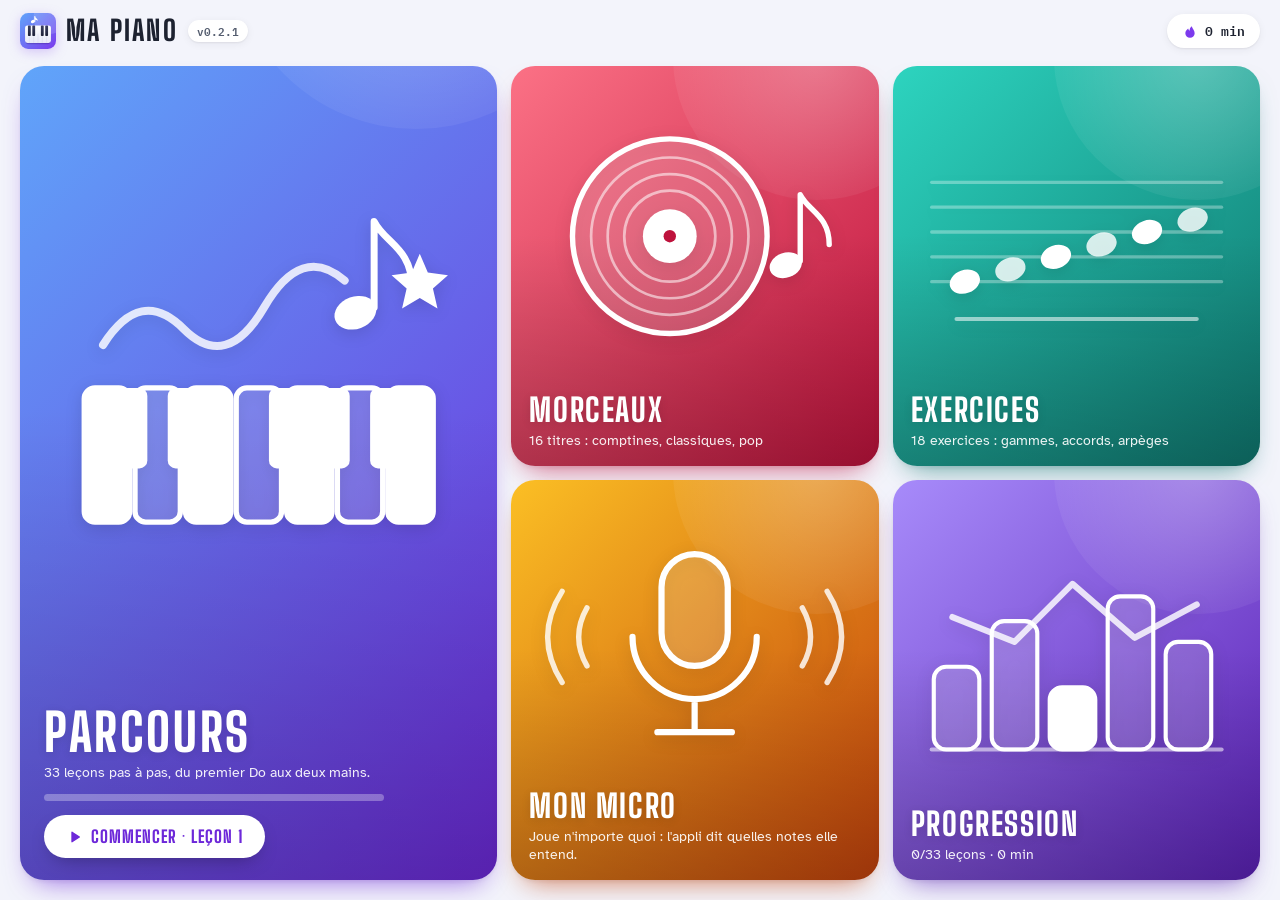
==== commit 68fdba2c: "Import MIDI : choisir la main de chaque partie (v0.2.1) - Les parties d'un fichier MIDI (pistes, ou " ====
--- a/index.html
+++ b/index.html
@@ -326,6 +326,20 @@
   </div>
 </div>
 
+<!-- Import MIDI : à quelle main va chaque partie du fichier -->
+<div class="modal" id="import-modal" hidden role="dialog" aria-modal="true" aria-labelledby="import-titre">
+  <div class="modal-box import-box">
+    <h2 id="import-titre">Les parties du fichier</h2>
+    <p class="muted small">Chant à droite, accompagnement à gauche : voix → <b>main droite</b>,
+      main gauche du piano → <b>main gauche</b>, main droite du piano → <b>ignorer</b>.</p>
+    <ul class="import-parties" id="import-parties"></ul>
+    <div class="rang-boutons">
+      <button class="btn-plat accent" id="import-oui" type="button">Importer</button>
+      <button class="btn-plat" id="import-non" type="button">Annuler</button>
+    </div>
+  </div>
+</div>
+
 </div><!-- /appli -->
 
 <script type="module" src="js/app.js"></script>
--- a/css/styles.css
+++ b/css/styles.css
@@ -737,3 +737,19 @@
 .libre-sens input{flex:1;min-width:60px}
 .libre-sens span{min-width:56px;font-family:var(--f-chiffres);font-size:12px}
 @container appli (max-height:380px){ .libre-note{font-size:54px} .libre-sous{display:none} }
+
+/* carte « Importer un fichier MIDI » (Mes partitions) */
+.carte-import{cursor:pointer}
+.carte-import .i-num{font-size:34px}
+.carte-import:focus-within{outline:3px solid var(--ton-2);outline-offset:2px}
+
+/* choix des mains à l'import MIDI */
+.import-box{max-width:560px}
+.import-box{padding:16px 20px}
+.import-box h2{font-size:22px}
+.import-parties{list-style:none;margin:10px 0 12px;padding:0;display:grid;gap:8px}
+.import-parties li{display:flex;align-items:center;gap:12px;padding:6px 12px;border-radius:14px;background:var(--fond, #f3f4fa)}
+.import-parties .ip-texte{flex:1;min-width:0;display:flex;flex-direction:column}
+.import-parties .ip-nom{font:700 16px var(--f-texte);overflow-wrap:anywhere}
+.import-parties .ip-meta{font:500 14px var(--f-texte);color:var(--texte-2)}
+.import-parties select{flex:none;font:600 15px var(--f-texte);padding:8px 10px;border-radius:10px;border:1px solid rgba(124,58,237,.35);background:var(--surface);color:inherit}
